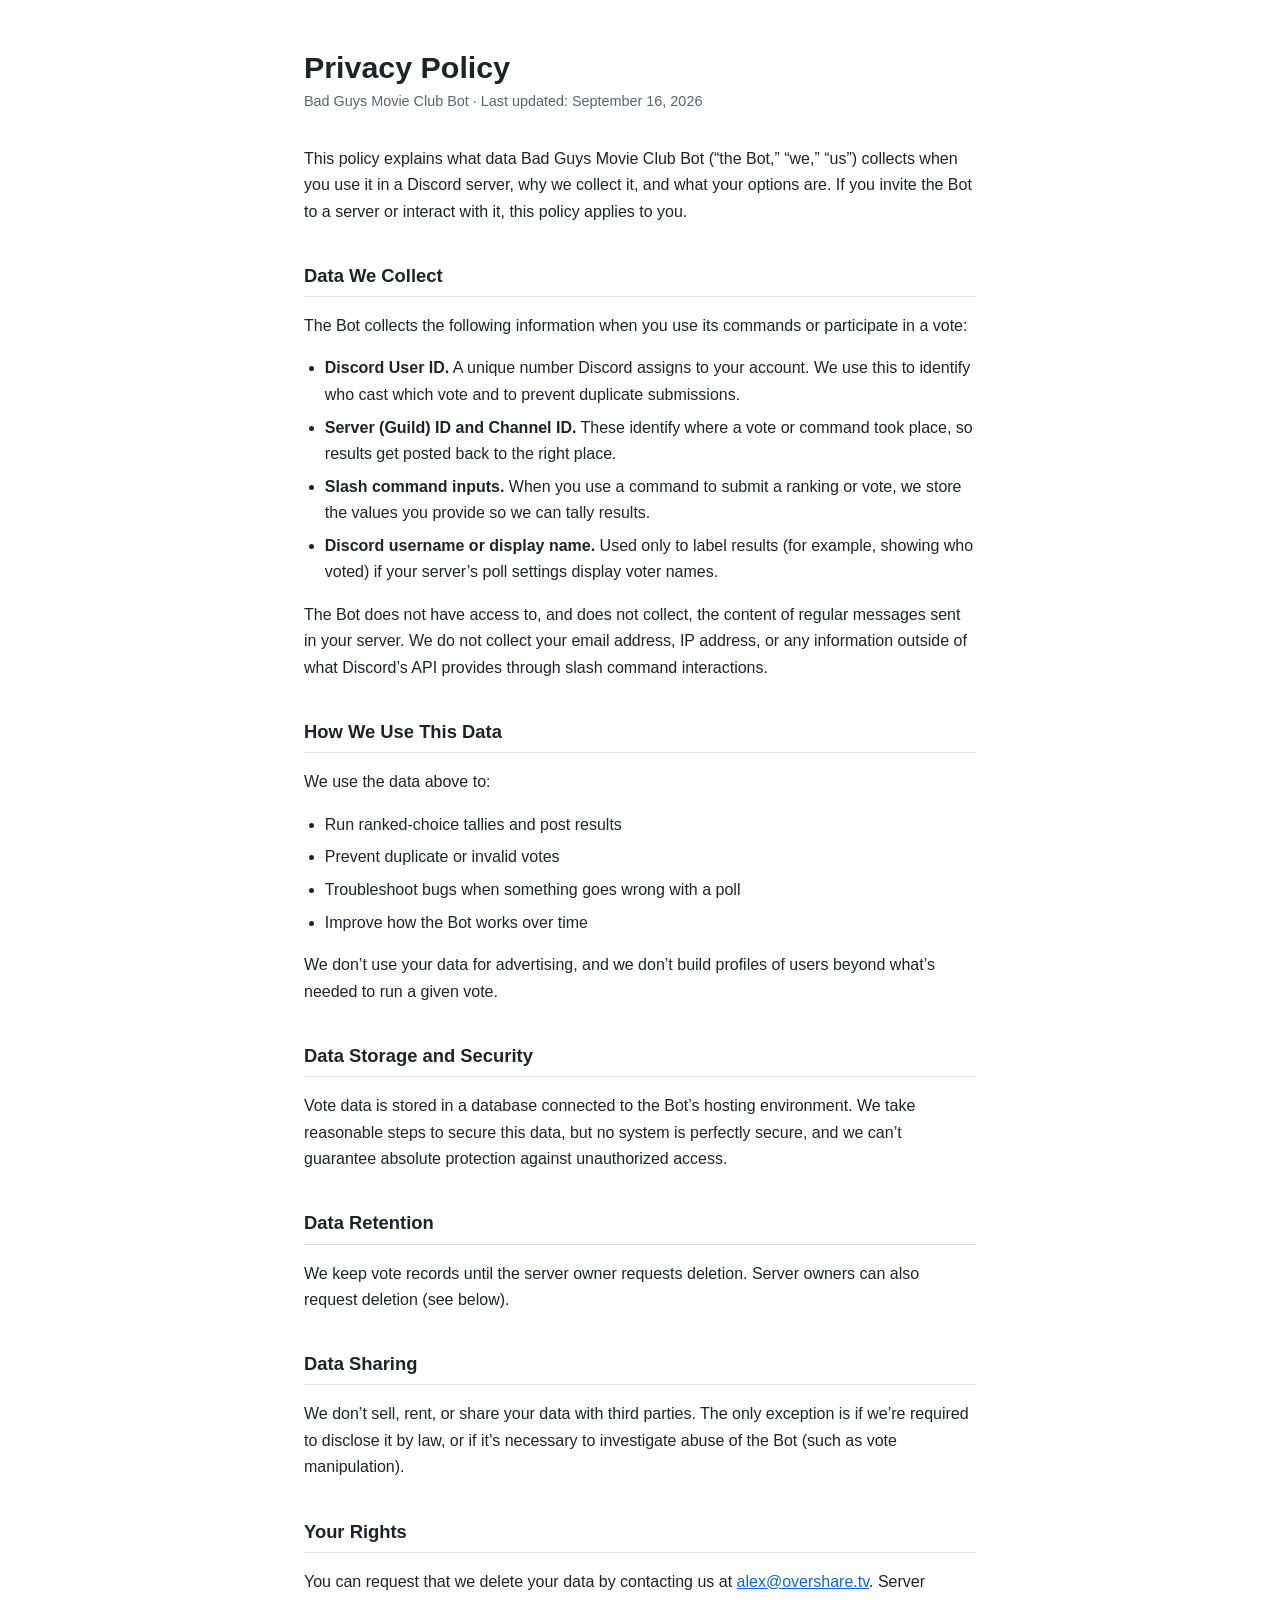
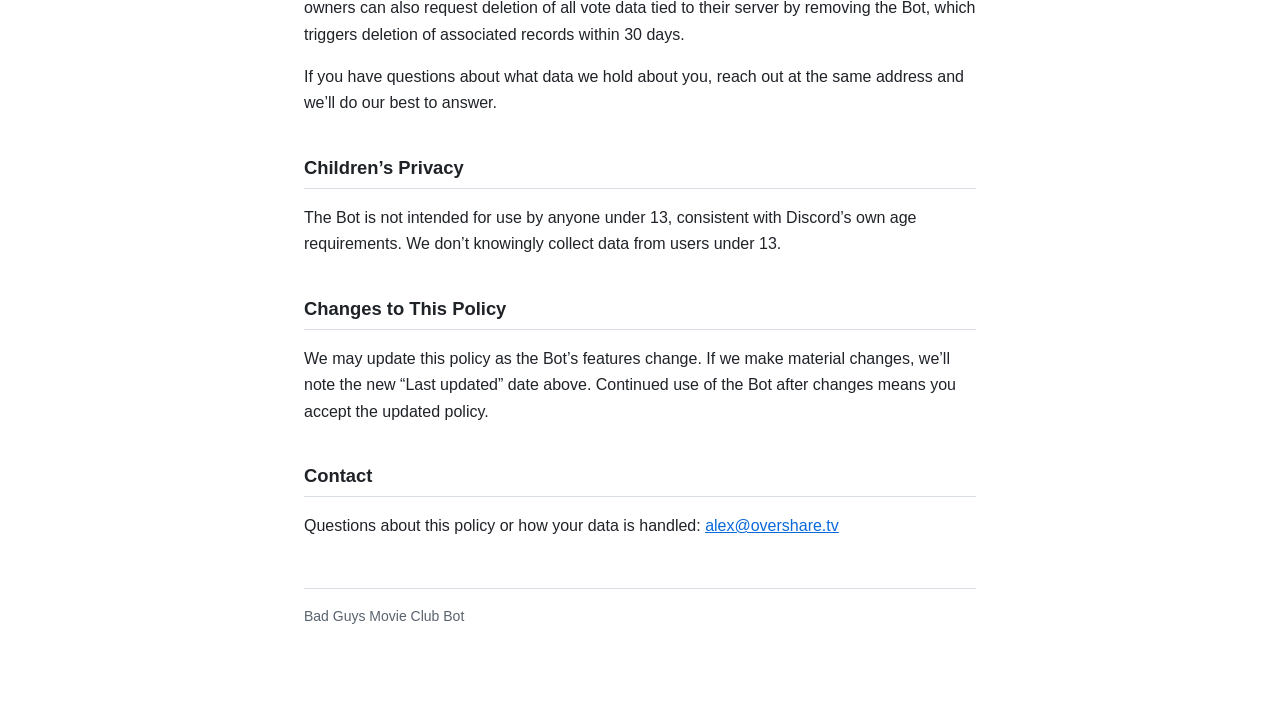
==== index.html @ 6ed58b3a "Add privacy policy page for GitHub Pages Static site for the Bad Guys Movie Club Discord bot's priva" ====
<!DOCTYPE html>
<html lang="en">
<head>
<meta charset="utf-8">
<meta name="viewport" content="width=device-width, initial-scale=1">
<title>Privacy Policy — Bad Guys Movie Club Bot</title>
<meta name="description" content="Privacy policy for the Bad Guys Movie Club Discord bot.">
<style>
  :root {
    --bg: #ffffff;
    --fg: #1f2328;
    --muted: #59636e;
    --rule: #d8dee4;
    --link: #0969da;
  }
  @media (prefers-color-scheme: dark) {
    :root {
      --bg: #0d1117;
      --fg: #e6edf3;
      --muted: #9198a1;
      --rule: #30363d;
      --link: #4493f8;
    }
  }
  * { box-sizing: border-box; }
  body {
    background: var(--bg);
    color: var(--fg);
    font: 16px/1.65 -apple-system, BlinkMacSystemFont, "Segoe UI", Helvetica, Arial, sans-serif;
    margin: 0;
    padding: 48px 16px 80px;
  }
  main { max-width: 42rem; margin: 0 auto; }
  h1 { font-size: 1.9rem; line-height: 1.25; margin: 0 0 .25rem; }
  h2 {
    font-size: 1.15rem;
    margin: 2.25rem 0 .6rem;
    padding-bottom: .3rem;
    border-bottom: 1px solid var(--rule);
  }
  .updated { color: var(--muted); font-size: .9rem; margin: 0 0 2rem; }
  ul { padding-left: 1.3rem; }
  li { margin: .4rem 0; }
  a { color: var(--link); }
  footer {
    margin-top: 3rem;
    padding-top: 1rem;
    border-top: 1px solid var(--rule);
    color: var(--muted);
    font-size: .875rem;
  }
</style>
</head>
<body>
<main>
  <h1>Privacy Policy</h1>
  <p class="updated">Bad Guys Movie Club Bot &middot; Last updated: September 16, 2026</p>

  <p>This policy explains what data Bad Guys Movie Club Bot (&ldquo;the Bot,&rdquo; &ldquo;we,&rdquo; &ldquo;us&rdquo;) collects when you use it in a Discord server, why we collect it, and what your options are. If you invite the Bot to a server or interact with it, this policy applies to you.</p>

  <h2>Data We Collect</h2>
  <p>The Bot collects the following information when you use its commands or participate in a vote:</p>
  <ul>
    <li><strong>Discord User ID.</strong> A unique number Discord assigns to your account. We use this to identify who cast which vote and to prevent duplicate submissions.</li>
    <li><strong>Server (Guild) ID and Channel ID.</strong> These identify where a vote or command took place, so results get posted back to the right place.</li>
    <li><strong>Slash command inputs.</strong> When you use a command to submit a ranking or vote, we store the values you provide so we can tally results.</li>
    <li><strong>Discord username or display name.</strong> Used only to label results (for example, showing who voted) if your server&rsquo;s poll settings display voter names.</li>
  </ul>
  <p>The Bot does not have access to, and does not collect, the content of regular messages sent in your server. We do not collect your email address, IP address, or any information outside of what Discord&rsquo;s API provides through slash command interactions.</p>

  <h2>How We Use This Data</h2>
  <p>We use the data above to:</p>
  <ul>
    <li>Run ranked-choice tallies and post results</li>
    <li>Prevent duplicate or invalid votes</li>
    <li>Troubleshoot bugs when something goes wrong with a poll</li>
    <li>Improve how the Bot works over time</li>
  </ul>
  <p>We don&rsquo;t use your data for advertising, and we don&rsquo;t build profiles of users beyond what&rsquo;s needed to run a given vote.</p>

  <h2>Data Storage and Security</h2>
  <p>Vote data is stored in a database connected to the Bot&rsquo;s hosting environment. We take reasonable steps to secure this data, but no system is perfectly secure, and we can&rsquo;t guarantee absolute protection against unauthorized access.</p>

  <h2>Data Retention</h2>
  <p>We keep vote records until the server owner requests deletion. Server owners can also request deletion (see below).</p>

  <h2>Data Sharing</h2>
  <p>We don&rsquo;t sell, rent, or share your data with third parties. The only exception is if we&rsquo;re required to disclose it by law, or if it&rsquo;s necessary to investigate abuse of the Bot (such as vote manipulation).</p>

  <h2>Your Rights</h2>
  <p>You can request that we delete your data by contacting us at <a href="mailto:alex@overshare.tv">alex@overshare.tv</a>. Server owners can also request deletion of all vote data tied to their server by removing the Bot, which triggers deletion of associated records within 30 days.</p>
  <p>If you have questions about what data we hold about you, reach out at the same address and we&rsquo;ll do our best to answer.</p>

  <h2>Children&rsquo;s Privacy</h2>
  <p>The Bot is not intended for use by anyone under 13, consistent with Discord&rsquo;s own age requirements. We don&rsquo;t knowingly collect data from users under 13.</p>

  <h2>Changes to This Policy</h2>
  <p>We may update this policy as the Bot&rsquo;s features change. If we make material changes, we&rsquo;ll note the new &ldquo;Last updated&rdquo; date above. Continued use of the Bot after changes means you accept the updated policy.</p>

  <h2>Contact</h2>
  <p>Questions about this policy or how your data is handled: <a href="mailto:alex@overshare.tv">alex@overshare.tv</a></p>

  <footer>Bad Guys Movie Club Bot</footer>
</main>
</body>
</html>
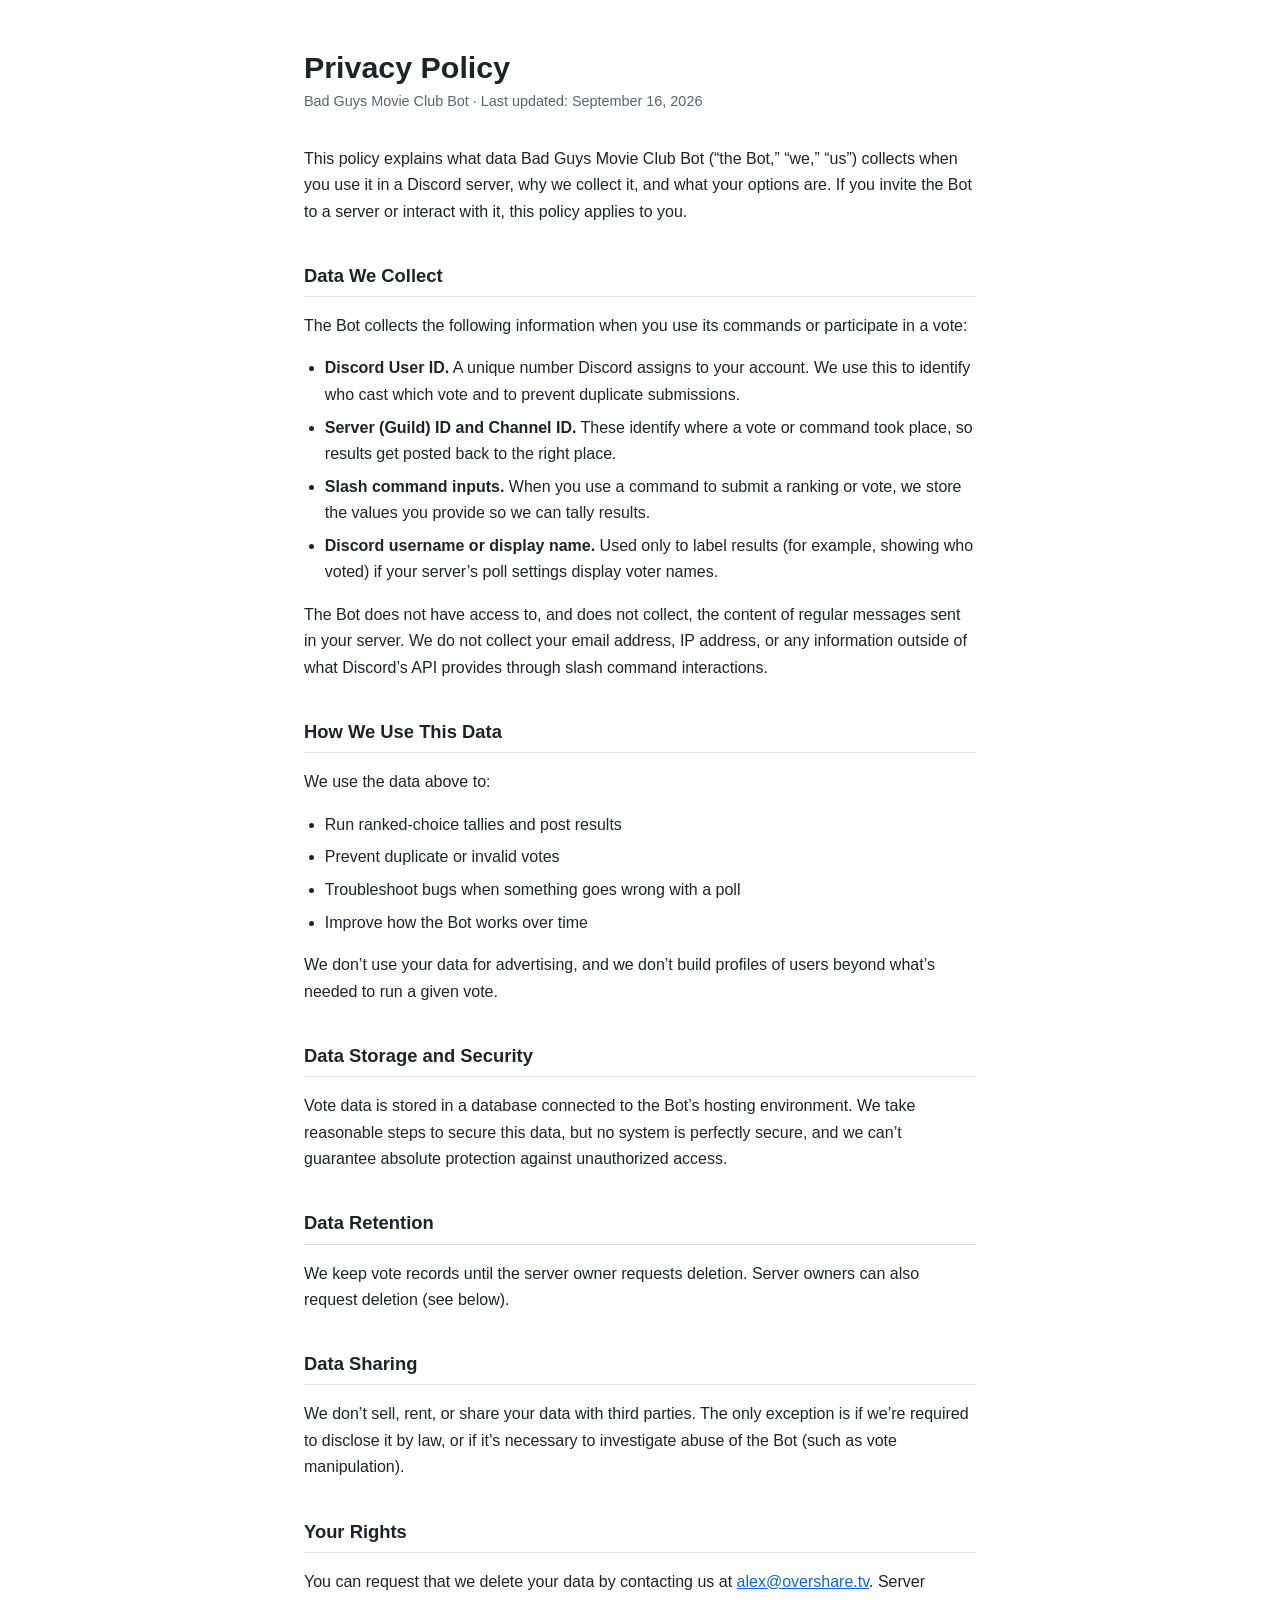
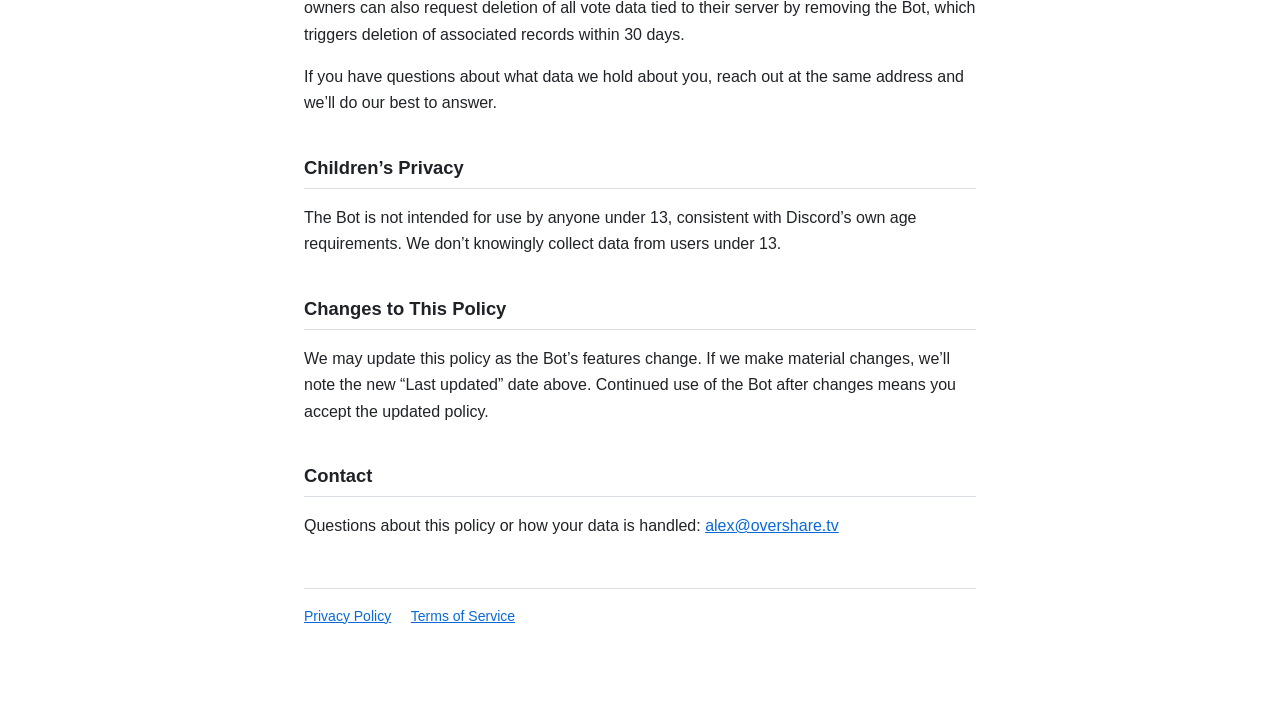
==== commit 95c38af9: "Add terms of service page, extract shared stylesheet Adds terms.html covering acceptable use, discla" ====
--- a/index.html
+++ b/index.html
@@ -5,51 +5,7 @@
 <meta name="viewport" content="width=device-width, initial-scale=1">
 <title>Privacy Policy — Bad Guys Movie Club Bot</title>
 <meta name="description" content="Privacy policy for the Bad Guys Movie Club Discord bot.">
-<style>
-  :root {
-    --bg: #ffffff;
-    --fg: #1f2328;
-    --muted: #59636e;
-    --rule: #d8dee4;
-    --link: #0969da;
-  }
-  @media (prefers-color-scheme: dark) {
-    :root {
-      --bg: #0d1117;
-      --fg: #e6edf3;
-      --muted: #9198a1;
-      --rule: #30363d;
-      --link: #4493f8;
-    }
-  }
-  * { box-sizing: border-box; }
-  body {
-    background: var(--bg);
-    color: var(--fg);
-    font: 16px/1.65 -apple-system, BlinkMacSystemFont, "Segoe UI", Helvetica, Arial, sans-serif;
-    margin: 0;
-    padding: 48px 16px 80px;
-  }
-  main { max-width: 42rem; margin: 0 auto; }
-  h1 { font-size: 1.9rem; line-height: 1.25; margin: 0 0 .25rem; }
-  h2 {
-    font-size: 1.15rem;
-    margin: 2.25rem 0 .6rem;
-    padding-bottom: .3rem;
-    border-bottom: 1px solid var(--rule);
-  }
-  .updated { color: var(--muted); font-size: .9rem; margin: 0 0 2rem; }
-  ul { padding-left: 1.3rem; }
-  li { margin: .4rem 0; }
-  a { color: var(--link); }
-  footer {
-    margin-top: 3rem;
-    padding-top: 1rem;
-    border-top: 1px solid var(--rule);
-    color: var(--muted);
-    font-size: .875rem;
-  }
-</style>
+<link rel="stylesheet" href="style.css">
 </head>
 <body>
 <main>
@@ -100,7 +56,10 @@
   <h2>Contact</h2>
   <p>Questions about this policy or how your data is handled: <a href="mailto:alex@overshare.tv">alex@overshare.tv</a></p>
 
-  <footer>Bad Guys Movie Club Bot</footer>
+  <footer>
+    <a href="index.html">Privacy Policy</a>
+    <a href="terms.html">Terms of Service</a>
+  </footer>
 </main>
 </body>
 </html>
--- a/style.css
+++ b/style.css
@@ -0,0 +1,57 @@
+/* Shared styles for the Bad Guys Movie Club Bot legal pages. */
+
+:root {
+  --bg: #ffffff;
+  --fg: #1f2328;
+  --muted: #59636e;
+  --rule: #d8dee4;
+  --link: #0969da;
+}
+
+@media (prefers-color-scheme: dark) {
+  :root {
+    --bg: #0d1117;
+    --fg: #e6edf3;
+    --muted: #9198a1;
+    --rule: #30363d;
+    --link: #4493f8;
+  }
+}
+
+* { box-sizing: border-box; }
+
+body {
+  background: var(--bg);
+  color: var(--fg);
+  font: 16px/1.65 -apple-system, BlinkMacSystemFont, "Segoe UI", Helvetica, Arial, sans-serif;
+  margin: 0;
+  padding: 48px 16px 80px;
+}
+
+main { max-width: 42rem; margin: 0 auto; }
+
+h1 { font-size: 1.9rem; line-height: 1.25; margin: 0 0 .25rem; }
+
+h2 {
+  font-size: 1.15rem;
+  margin: 2.25rem 0 .6rem;
+  padding-bottom: .3rem;
+  border-bottom: 1px solid var(--rule);
+}
+
+.updated { color: var(--muted); font-size: .9rem; margin: 0 0 2rem; }
+
+ul { padding-left: 1.3rem; }
+li { margin: .4rem 0; }
+
+a { color: var(--link); }
+
+footer {
+  margin-top: 3rem;
+  padding-top: 1rem;
+  border-top: 1px solid var(--rule);
+  color: var(--muted);
+  font-size: .875rem;
+}
+
+footer a { margin-right: 1rem; }
